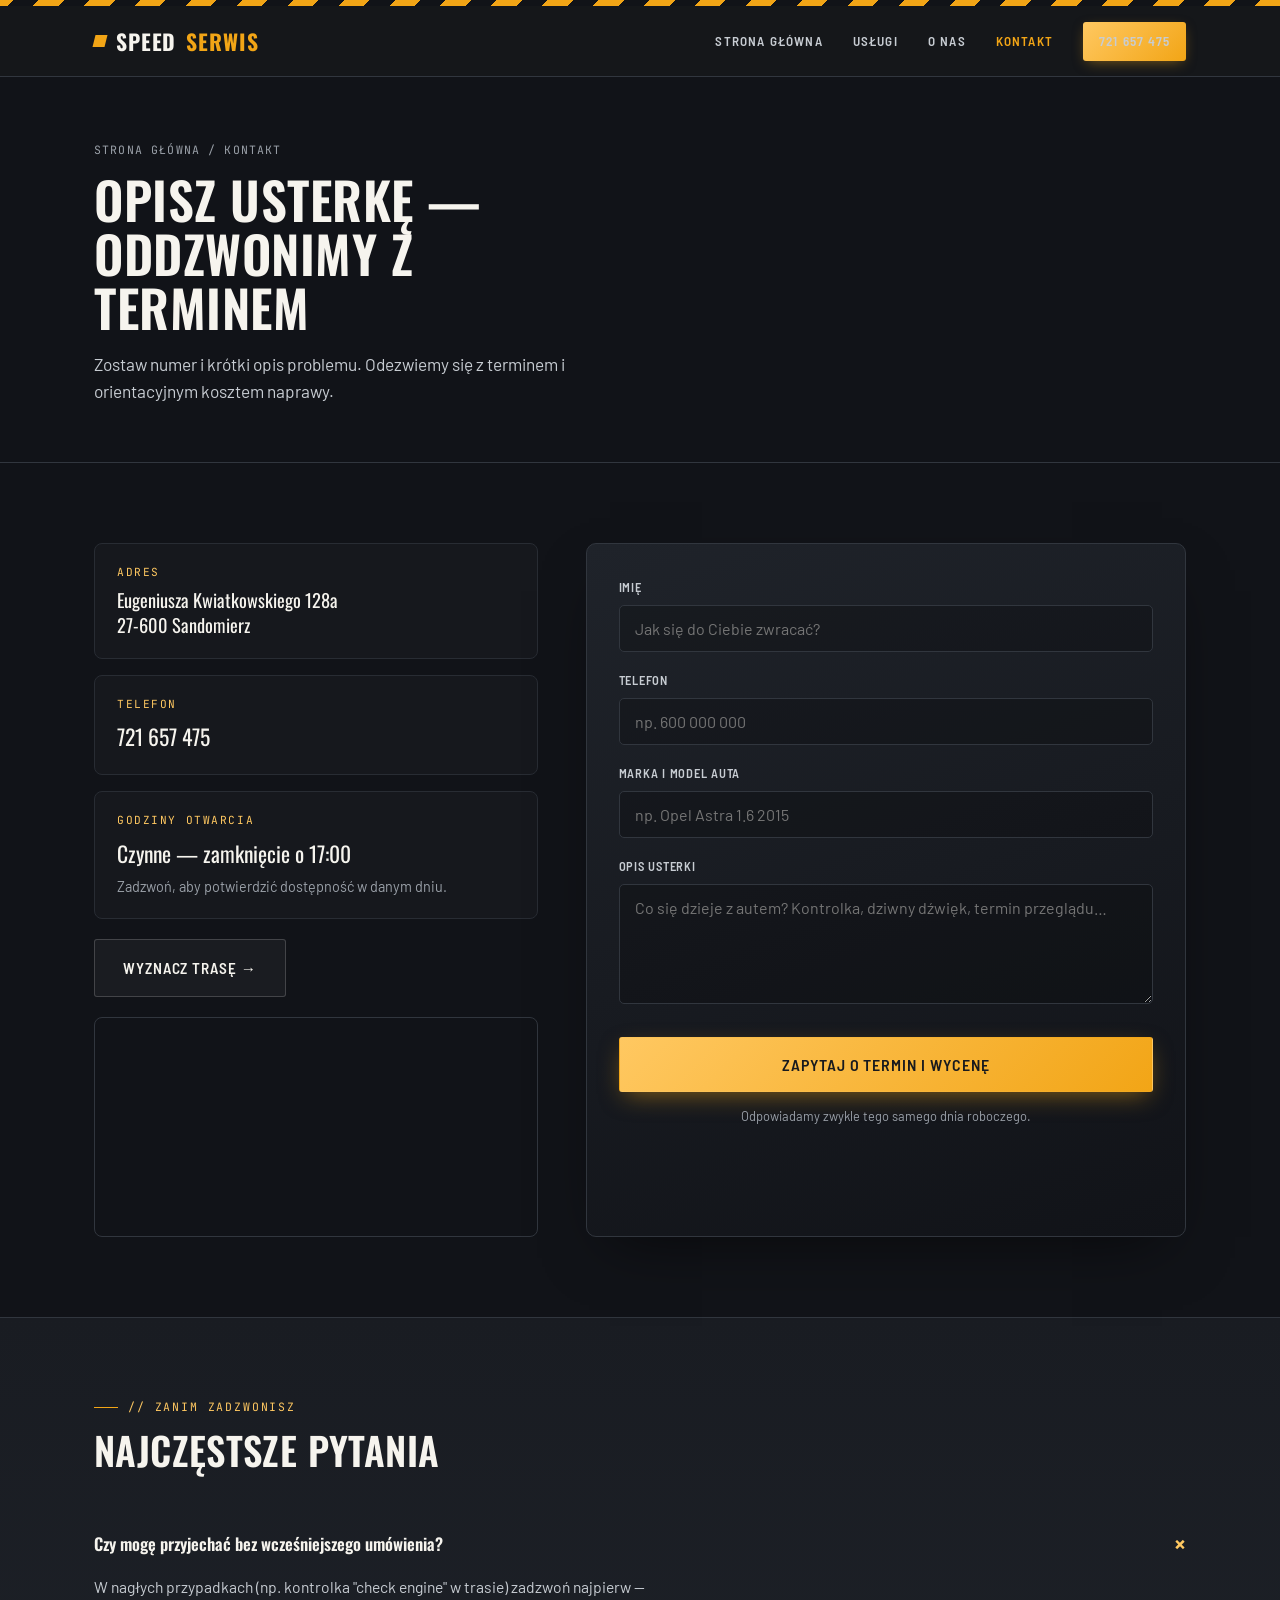
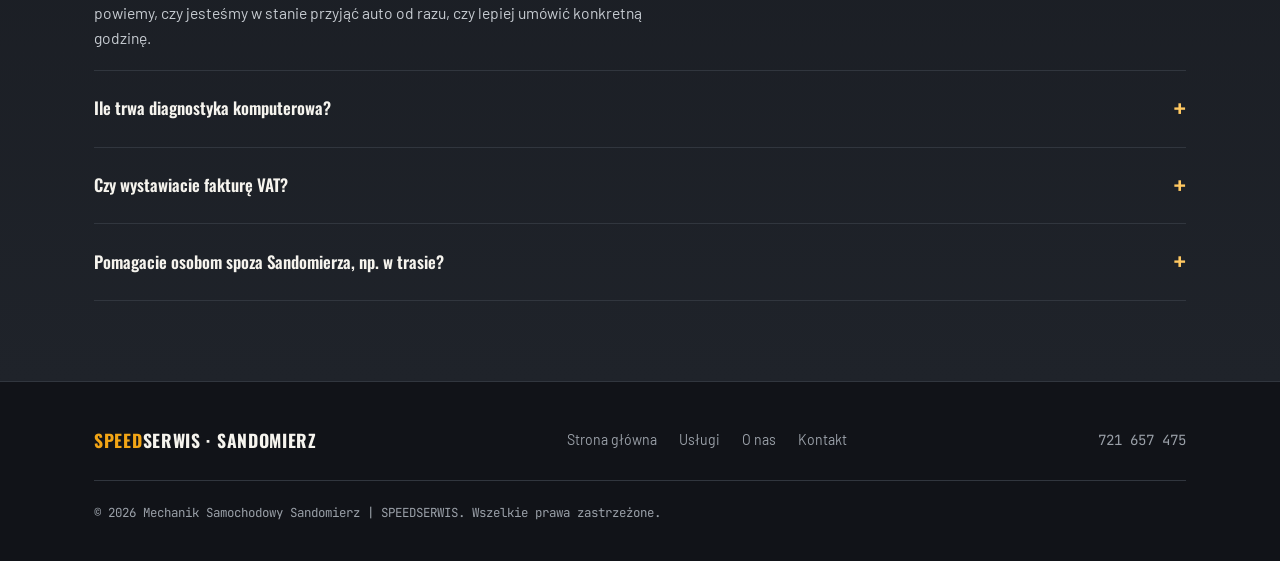
==== kontakt.html @ 4afe3f05 "import" ====
<!DOCTYPE html>
<html lang="pl">
<head>
<meta charset="UTF-8">
<meta name="viewport" content="width=device-width, initial-scale=1.0">
<title>Kontakt — SPEEDSERWIS Sandomierz | Umów wizytę</title>
<meta name="description" content="Skontaktuj się z SPEEDSERWIS w Sandomierzu. Eugeniusza Kwiatkowskiego 128a. Telefon: 721 657 475. Umów wizytę online przez formularz.">
<link rel="preconnect" href="https://fonts.googleapis.com">
<link rel="preconnect" href="https://fonts.gstatic.com" crossorigin>
<link href="https://fonts.googleapis.com/css2?family=Oswald:wght@500;600;700&family=Barlow:wght@400;500;600&family=Barlow+Semi+Condensed:wght@500;600&family=JetBrains+Mono:wght@500;700&display=swap" rel="stylesheet">
<style>
  :root{
    --graphite:#111318; --graphite-2:#191c22; --graphite-3:#1f232a;
    --steel:#2a2e36; --line:#31363e; --line-soft:#282c33;
    --amber:#f2a516; --amber-light:#ffc861; --amber-deep:#d98a0a;
    --off:#f6f4ee; --muted:#9aa0a8; --muted-2:#c7ccd2; --green:#4caf6d;
  }
  *{margin:0;padding:0;box-sizing:border-box}
  html{scroll-behavior:smooth}
  body{background:var(--graphite);color:var(--off);font-family:'Barlow',system-ui,sans-serif;line-height:1.6;-webkit-font-smoothing:antialiased;overflow-x:hidden}
  h1,h2,h3{font-family:'Oswald',sans-serif;text-transform:uppercase;line-height:1.05;letter-spacing:.01em;font-weight:600}
  a{color:inherit;text-decoration:none}
  img{max-width:100%;display:block}
  .wrap{max-width:1140px;margin:0 auto;padding:0 24px}
  .mono{font-family:'JetBrains Mono',monospace}
  .amber{color:var(--amber)}
  .hazard{height:6px;background:repeating-linear-gradient(-45deg,var(--amber) 0 18px,var(--graphite) 18px 36px)}

  header{position:sticky;top:0;z-index:50;background:rgba(22,24,28,.92);backdrop-filter:blur(10px);border-bottom:1px solid var(--line)}
  .nav{display:flex;align-items:center;justify-content:space-between;height:70px}
  .brand{font-family:'Oswald',sans-serif;font-weight:700;font-size:1.35rem;text-transform:uppercase;letter-spacing:.04em;display:flex;align-items:center;gap:10px}
  .brand .spark{width:12px;height:12px;background:var(--amber);transform:skewX(-14deg);display:inline-block}
  .nav-links{display:flex;gap:30px;align-items:center}
  .nav-links a{font-family:'Barlow Semi Condensed',sans-serif;font-weight:600;font-size:.82rem;text-transform:uppercase;letter-spacing:.09em;color:var(--muted-2);transition:color .2s}
  .nav-links a:hover,.nav-links a.active{color:var(--amber)}
  .nav-call{font-family:'JetBrains Mono',monospace;font-weight:700;font-size:.9rem;background:linear-gradient(135deg,var(--amber-light),var(--amber));color:#181a1e;padding:9px 16px;border-radius:3px;transition:box-shadow .2s,transform .15s;box-shadow:0 4px 14px -4px rgba(242,165,22,.5)}
  .nav-call:hover{transform:translateY(-1px);box-shadow:0 8px 20px -4px rgba(242,165,22,.65)}
  .burger{display:none;flex-direction:column;gap:5px;cursor:pointer;background:none;border:0;padding:6px}
  .burger span{width:26px;height:2px;background:var(--off);transition:.25s}

  .page-hero{position:relative;padding:64px 0 56px;overflow:hidden;isolation:isolate;border-bottom:1px solid var(--line)}
  .page-hero-bg{position:absolute;inset:0;z-index:-2;background-image:url('https://images.unsplash.com/photo-1486684228606-cb318871a9f6?q=80&w=1800&auto=format&fit=crop');background-size:cover;background-position:center;filter:saturate(.8) brightness(.4);transform:scale(1.04)}
  .page-hero::before{content:"";position:absolute;inset:0;z-index:-1;background:linear-gradient(100deg,rgba(17,19,24,.95) 0%,rgba(17,19,24,.75) 60%,rgba(17,19,24,.85) 100%)}
  .breadcrumb{font-family:'JetBrains Mono',monospace;font-size:.72rem;letter-spacing:.1em;text-transform:uppercase;color:var(--muted);margin-bottom:14px}
  .breadcrumb a:hover{color:var(--amber-light)}
  .page-hero h1{font-size:clamp(2.1rem,5vw,3.2rem);max-width:16ch}
  .page-hero p{color:var(--muted-2);margin-top:16px;max-width:56ch;font-size:1.08rem}

  section{padding:80px 0}
  .sec-tag{font-family:'JetBrains Mono',monospace;font-size:.72rem;letter-spacing:.16em;text-transform:uppercase;color:var(--amber-light);display:flex;align-items:center;gap:10px;margin-bottom:14px}
  .sec-tag::before{content:"";width:24px;height:1px;background:var(--amber)}

  .contact-grid{display:grid;grid-template-columns:.85fr 1.15fr;gap:48px}
  .info-block{margin-bottom:16px;padding:20px 22px;border-radius:8px;background:rgba(255,255,255,.02);border:1px solid var(--line-soft);transition:border-color .2s,background .2s}
  .info-block:hover{border-color:rgba(242,165,22,.3);background:rgba(242,165,22,.03)}
  .info-block .lbl{font-family:'JetBrains Mono',monospace;font-size:.7rem;letter-spacing:.14em;text-transform:uppercase;color:var(--amber-light);margin-bottom:6px;display:block}
  .info-block .val{font-family:'Oswald',sans-serif;font-size:1.35rem;color:var(--off);text-transform:none;letter-spacing:0}
  .info-block .val a:hover{color:var(--amber-light)}
  .info-block .val.addr{font-size:1.15rem;line-height:1.35}
  .hours-note{font-size:.9rem;color:var(--muted);margin-top:4px}

  .map-embed{border-radius:8px;overflow:hidden;border:1px solid var(--line);margin-top:20px;height:220px}
  .map-embed iframe{width:100%;height:100%;border:0;filter:grayscale(.3) invert(.92) contrast(.9)}

  form{background:linear-gradient(160deg,var(--graphite-3),var(--graphite));border:1px solid var(--line);border-radius:10px;padding:34px 32px;box-shadow:0 24px 60px -24px rgba(0,0,0,.6)}
  .field{margin-bottom:19px}
  .field label{display:block;font-family:'Barlow Semi Condensed',sans-serif;font-weight:600;text-transform:uppercase;letter-spacing:.06em;font-size:.78rem;color:var(--muted-2);margin-bottom:7px}
  .field input,.field textarea{width:100%;background:rgba(0,0,0,.22);border:1px solid var(--line);border-radius:5px;color:var(--off);font-family:'Barlow',sans-serif;font-size:1rem;padding:13px 15px;transition:border-color .2s,box-shadow .2s}
  .field input:focus,.field textarea:focus{outline:none;border-color:var(--amber);box-shadow:0 0 0 3px rgba(242,165,22,.15)}
  .field textarea{resize:vertical;min-height:120px}

  .btn{display:inline-flex;align-items:center;gap:10px;font-family:'Barlow Semi Condensed',sans-serif;font-weight:600;text-transform:uppercase;letter-spacing:.06em;font-size:.95rem;padding:16px 28px;border-radius:3px;cursor:pointer;border:1px solid transparent;transition:transform .15s,box-shadow .25s,background .2s,border-color .2s}
  .btn-primary{background:linear-gradient(135deg,var(--amber-light),var(--amber));color:#181a1e;box-shadow:0 8px 24px -6px rgba(242,165,22,.5)}
  .btn-primary:hover{transform:translateY(-2px);box-shadow:0 12px 30px -6px rgba(242,165,22,.65)}
  .btn-ghost{background:rgba(255,255,255,.04);border-color:rgba(255,255,255,.18);color:var(--off)}
  .btn-ghost:hover{border-color:var(--amber);color:var(--amber-light)}
  form .btn-primary{width:100%;justify-content:center;font-size:1rem;margin-top:8px;padding:17px 26px}
  .form-foot{font-size:.8rem;color:var(--muted);margin-top:14px;text-align:center}

  /* FAQ */
  #faq{background:linear-gradient(180deg,var(--graphite-2),var(--graphite-3));border-top:1px solid var(--line)}
  .faq-item{border-bottom:1px solid var(--line);padding:20px 0}
  .faq-item:first-child{padding-top:0}
  .faq-item summary{cursor:pointer;font-family:'Oswald',sans-serif;font-weight:600;font-size:1.05rem;list-style:none;display:flex;justify-content:space-between;align-items:center;text-transform:none}
  .faq-item summary::-webkit-details-marker{display:none}
  .faq-item summary::after{content:"+";color:var(--amber-light);font-size:1.4rem;font-family:'JetBrains Mono',monospace;transition:transform .2s}
  .faq-item[open] summary::after{transform:rotate(45deg)}
  .faq-item p{color:var(--muted-2);margin-top:12px;font-size:.98rem;max-width:64ch}

  footer{background:var(--graphite);border-top:1px solid var(--line);padding:44px 0 38px}
  .foot-grid{display:flex;flex-wrap:wrap;gap:20px;justify-content:space-between;align-items:center}
  .foot-brand{font-family:'Oswald',sans-serif;font-weight:700;text-transform:uppercase;letter-spacing:.04em;font-size:1.1rem}
  .foot-grid p,.foot-grid a{color:var(--muted);font-size:.88rem}
  .foot-grid a:hover{color:var(--amber)}
  .foot-nav{display:flex;gap:22px;flex-wrap:wrap}
  .copy{font-family:'JetBrains Mono',monospace;font-size:.78rem;color:var(--muted);margin-top:26px;padding-top:22px;border-top:1px solid var(--line)}

  .fab-call{display:none;position:fixed;bottom:20px;right:20px;z-index:60;width:58px;height:58px;border-radius:50%;background:linear-gradient(135deg,var(--amber-light),var(--amber));align-items:center;justify-content:center;box-shadow:0 10px 30px -6px rgba(242,165,22,.6);animation:fabPulse 2.4s infinite}
  .fab-call svg{width:24px;height:24px;stroke:#181a1e;fill:none;stroke-width:2}
  @keyframes fabPulse{0%,100%{box-shadow:0 10px 30px -6px rgba(242,165,22,.6)}50%{box-shadow:0 10px 30px -2px rgba(242,165,22,.85)}}
  @media (prefers-reduced-motion:reduce){.fab-call{animation:none}}

  .reveal{opacity:0;transform:translateY(22px);transition:opacity .6s ease,transform .6s ease}
  .reveal.in{opacity:1;transform:none}
  @media (prefers-reduced-motion:reduce){.reveal{opacity:1;transform:none;transition:none}html{scroll-behavior:auto}}

  @media(max-width:900px){.contact-grid{grid-template-columns:1fr;gap:36px}}
  @media(max-width:680px){
    .nav-links{position:fixed;inset:70px 0 auto 0;flex-direction:column;gap:0;background:var(--graphite-2);border-bottom:1px solid var(--line);padding:8px 0;transform:translateY(-140%);transition:transform .28s}
    .nav-links.open{transform:none}
    .nav-links a{padding:14px 24px;width:100%;border-top:1px solid var(--line)}
    .nav-links .nav-call{margin:12px 24px;text-align:center}
    .burger{display:flex}
    section{padding:52px 0}
    .page-hero{padding:48px 0 40px}
    .fab-call{display:flex}
  }
</style>
</head>
<body>

<div class="hazard"></div>

<header>
  <div class="wrap nav">
    <a href="index.html" class="brand"><span class="spark"></span>SPEED<span class="amber">SERWIS</span></a>
    <nav class="nav-links" id="menu">
      <a href="index.html">Strona główna</a>
      <a href="uslugi.html">Usługi</a>
      <a href="o-nas.html">O nas</a>
      <a href="kontakt.html" class="active">Kontakt</a>
      <a href="tel:721657475" class="nav-call mono">721 657 475</a>
    </nav>
    <button class="burger" id="burger" aria-label="Menu"><span></span><span></span><span></span></button>
  </div>
</header>

<section class="page-hero">
  <div class="page-hero-bg"></div>
  <div class="wrap">
    <div class="breadcrumb"><a href="index.html">Strona główna</a> / Kontakt</div>
    <h1>Opisz usterkę —<br>oddzwonimy z terminem</h1>
    <p>Zostaw numer i krótki opis problemu. Odezwiemy się z terminem i orientacyjnym kosztem naprawy.</p>
  </div>
</section>

<section>
  <div class="wrap contact-grid">
    <div class="reveal">
      <div class="info-block">
        <span class="lbl">Adres</span>
        <div class="val addr">Eugeniusza Kwiatkowskiego 128a<br>27-600 Sandomierz</div>
      </div>
      <div class="info-block">
        <span class="lbl">Telefon</span>
        <div class="val mono"><a href="tel:721657475">721 657 475</a></div>
      </div>
      <div class="info-block">
        <span class="lbl">Godziny otwarcia</span>
        <div class="val">Czynne — zamknięcie o 17:00</div>
        <p class="hours-note">Zadzwoń, aby potwierdzić dostępność w danym dniu.</p>
      </div>
      <a href="https://www.google.com/maps/search/?api=1&query=Mechanik+Samochodowy+Sandomierz+SPEEDSERWIS+Eugeniusza+Kwiatkowskiego+128a" target="_blank" rel="noopener" class="btn btn-ghost" style="margin-top:4px">Wyznacz trasę →</a>

      <div class="map-embed">
        <iframe src="https://www.google.com/maps?q=Eugeniusza+Kwiatkowskiego+128a,+27-600+Sandomierz&output=embed" loading="lazy" referrerpolicy="no-referrer-when-downgrade" title="Mapa dojazdu do SPEEDSERWIS Sandomierz"></iframe>
      </div>
    </div>

    <form action="https://formspree.io/f/PLACEHOLDER" method="POST" class="reveal">
      <div class="field">
        <label for="name">Imię</label>
        <input type="text" id="name" name="name" placeholder="Jak się do Ciebie zwracać?" required>
      </div>
      <div class="field">
        <label for="phone">Telefon</label>
        <input type="tel" id="phone" name="phone" placeholder="np. 600 000 000" required>
      </div>
      <div class="field">
        <label for="car">Marka i model auta</label>
        <input type="text" id="car" name="car" placeholder="np. Opel Astra 1.6 2015">
      </div>
      <div class="field">
        <label for="msg">Opis usterki</label>
        <textarea id="msg" name="message" placeholder="Co się dzieje z autem? Kontrolka, dziwny dźwięk, termin przeglądu…" required></textarea>
      </div>
      <button type="submit" class="btn btn-primary">Zapytaj o termin i wycenę</button>
      <p class="form-foot">Odpowiadamy zwykle tego samego dnia roboczego.</p>
    </form>
  </div>
</section>

<!-- FAQ -->
<section id="faq">
  <div class="wrap">
    <div class="sec-tag">// Zanim zadzwonisz</div>
    <h2 style="font-size:clamp(1.8rem,4vw,2.4rem);margin-bottom:36px">Najczęstsze pytania</h2>

    <details class="faq-item" open>
      <summary>Czy mogę przyjechać bez wcześniejszego umówienia?</summary>
      <p>W nagłych przypadkach (np. kontrolka "check engine" w trasie) zadzwoń najpierw — powiemy, czy jesteśmy w stanie przyjąć auto od razu, czy lepiej umówić konkretną godzinę.</p>
    </details>
    <details class="faq-item">
      <summary>Ile trwa diagnostyka komputerowa?</summary>
      <p>Sama diagnostyka to zwykle kwestia 20–40 minut, w zależności od zgłaszanego problemu. Po niej od razu wiesz, jaki jest zakres i koszt dalszej naprawy.</p>
    </details>
    <details class="faq-item">
      <summary>Czy wystawiacie fakturę VAT?</summary>
      <p>Rozliczamy się na podstawie rachunku lub umowy. Jeśli potrzebujesz konkretnego dokumentu do rozliczenia, daj znać przy umawianiu wizyty.</p>
    </details>
    <details class="faq-item">
      <summary>Pomagacie osobom spoza Sandomierza, np. w trasie?</summary>
      <p>Tak — obsługujemy też kierowców przejezdnych. Zadzwoń, opisz sytuację, a powiemy, czy i kiedy możemy pomóc.</p>
    </details>
  </div>
</section>

<footer>
  <div class="wrap">
    <div class="foot-grid">
      <div class="foot-brand"><span class="amber">SPEED</span>SERWIS · Sandomierz</div>
      <nav class="foot-nav">
        <a href="index.html">Strona główna</a>
        <a href="uslugi.html">Usługi</a>
        <a href="o-nas.html">O nas</a>
        <a href="kontakt.html">Kontakt</a>
      </nav>
      <p><a href="tel:721657475" class="mono">721 657 475</a></p>
    </div>
    <p class="copy">© <span id="year"></span> Mechanik Samochodowy Sandomierz | SPEEDSERWIS. Wszelkie prawa zastrzeżone.</p>
  </div>
</footer>

<a href="tel:721657475" class="fab-call" aria-label="Zadzwoń: 721 657 475"><svg viewBox="0 0 24 24"><path d="M22 16.92v3a2 2 0 0 1-2.18 2 19.79 19.79 0 0 1-8.63-3.07 19.5 19.5 0 0 1-6-6 19.79 19.79 0 0 1-3.07-8.67A2 2 0 0 1 4.11 2h3a2 2 0 0 1 2 1.72c.127.96.361 1.903.7 2.81a2 2 0 0 1-.45 2.11L8.09 9.91a16 16 0 0 0 6 6l1.27-1.27a2 2 0 0 1 2.11-.45c.907.339 1.85.573 2.81.7A2 2 0 0 1 22 16.92z"/></svg></a>

<script>
  document.getElementById('year').textContent = new Date().getFullYear();
  const burger=document.getElementById('burger'),menu=document.getElementById('menu');
  burger.addEventListener('click',()=>menu.classList.toggle('open'));
  menu.querySelectorAll('a').forEach(a=>a.addEventListener('click',()=>menu.classList.remove('open')));
  const io=new IntersectionObserver((es)=>{es.forEach(e=>{if(e.isIntersecting){e.target.classList.add('in');io.unobserve(e.target);}})},{threshold:.12});
  document.querySelectorAll('.reveal').forEach((el,i)=>{el.style.transitionDelay=(i%3*70)+'ms';io.observe(el);});
</script>
</body>
</html>
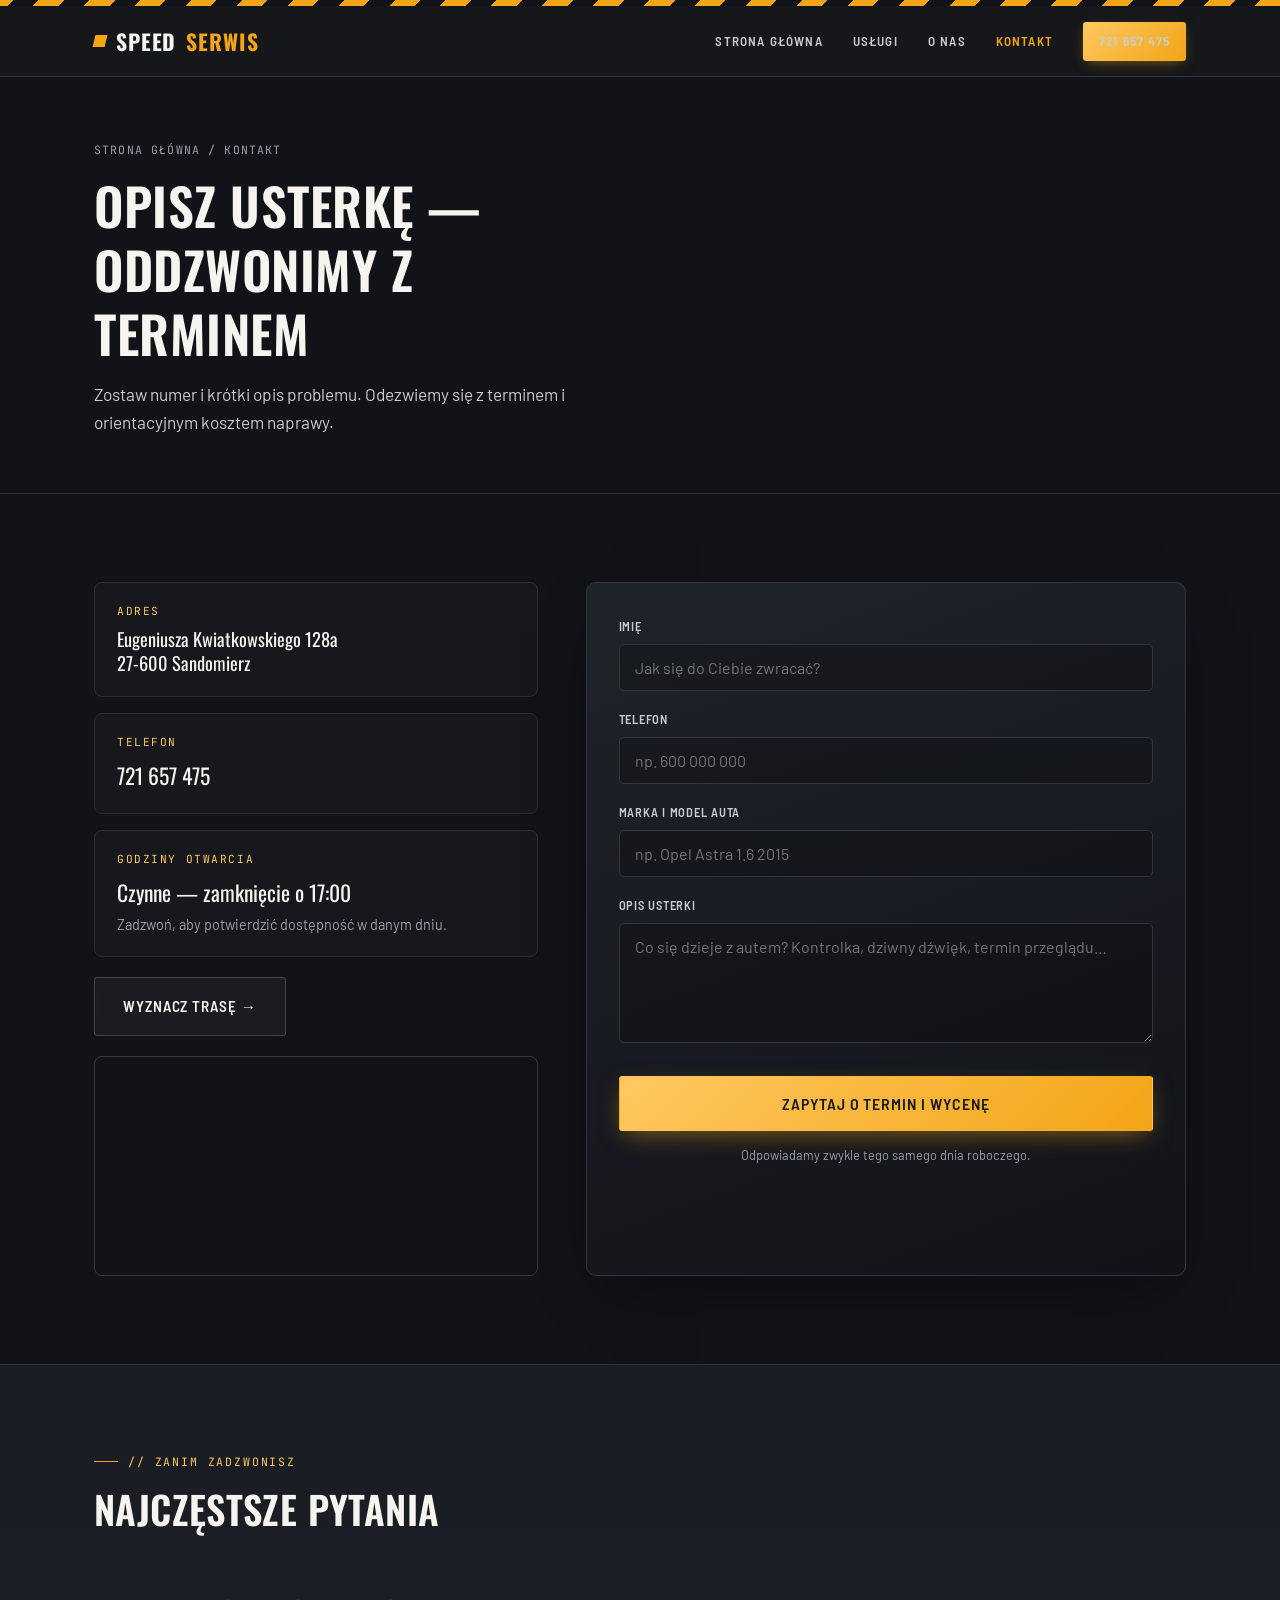
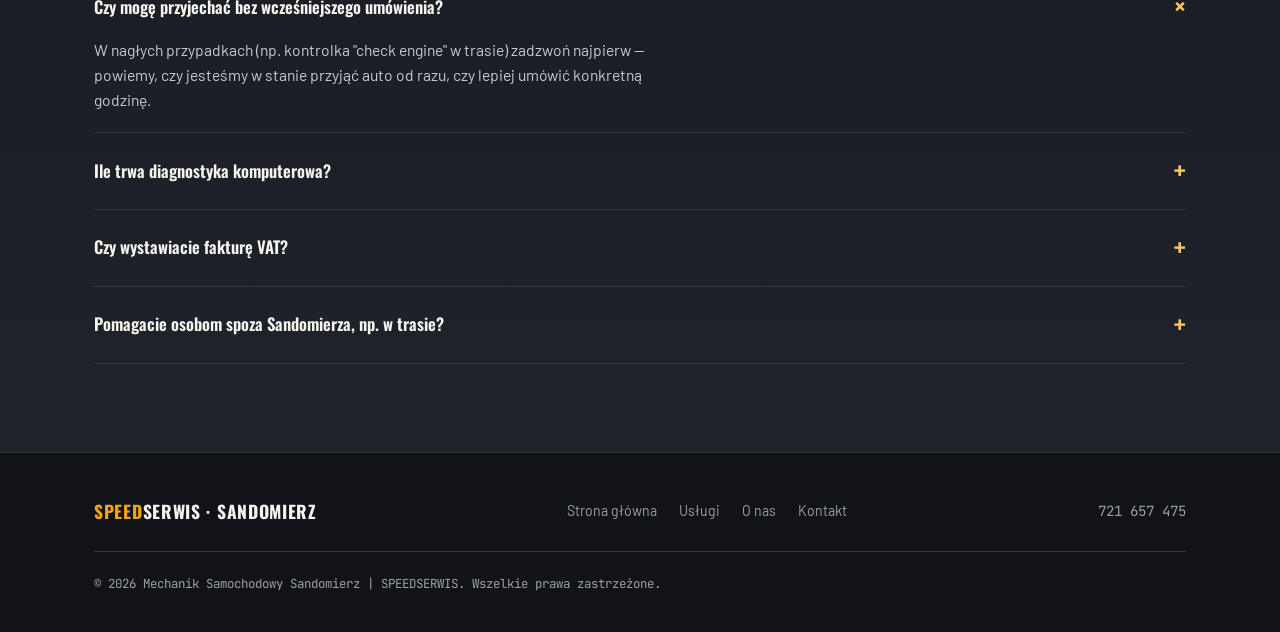
==== commit 28f24686: "po analicie Cloud code" ====
--- a/kontakt.html
+++ b/kontakt.html
@@ -5,117 +5,22 @@
 <meta name="viewport" content="width=device-width, initial-scale=1.0">
 <title>Kontakt — SPEEDSERWIS Sandomierz | Umów wizytę</title>
 <meta name="description" content="Skontaktuj się z SPEEDSERWIS w Sandomierzu. Eugeniusza Kwiatkowskiego 128a. Telefon: 721 657 475. Umów wizytę online przez formularz.">
+<link rel="canonical" href="https://speedserwis-sandomierz.pl/kontakt.html">
+<link rel="icon" href="favicon.svg" type="image/svg+xml">
+<meta property="og:type" content="website">
+<meta property="og:title" content="Kontakt — SPEEDSERWIS Sandomierz">
+<meta property="og:description" content="Skontaktuj się z SPEEDSERWIS w Sandomierzu. Eugeniusza Kwiatkowskiego 128a. Telefon: 721 657 475. Umów wizytę online przez formularz.">
+<meta property="og:image" content="https://images.unsplash.com/photo-1761040100230-8c8e6fc64638?q=80&w=1200&auto=format&fit=crop">
+<meta property="og:url" content="https://speedserwis-sandomierz.pl/kontakt.html">
+<meta property="og:locale" content="pl_PL">
+<meta name="twitter:card" content="summary_large_image">
+<meta name="twitter:title" content="Kontakt — SPEEDSERWIS Sandomierz">
+<meta name="twitter:description" content="Skontaktuj się z SPEEDSERWIS w Sandomierzu. Eugeniusza Kwiatkowskiego 128a. Telefon: 721 657 475. Umów wizytę online przez formularz.">
+<meta name="twitter:image" content="https://images.unsplash.com/photo-1761040100230-8c8e6fc64638?q=80&w=1200&auto=format&fit=crop">
 <link rel="preconnect" href="https://fonts.googleapis.com">
 <link rel="preconnect" href="https://fonts.gstatic.com" crossorigin>
 <link href="https://fonts.googleapis.com/css2?family=Oswald:wght@500;600;700&family=Barlow:wght@400;500;600&family=Barlow+Semi+Condensed:wght@500;600&family=JetBrains+Mono:wght@500;700&display=swap" rel="stylesheet">
-<style>
-  :root{
-    --graphite:#111318; --graphite-2:#191c22; --graphite-3:#1f232a;
-    --steel:#2a2e36; --line:#31363e; --line-soft:#282c33;
-    --amber:#f2a516; --amber-light:#ffc861; --amber-deep:#d98a0a;
-    --off:#f6f4ee; --muted:#9aa0a8; --muted-2:#c7ccd2; --green:#4caf6d;
-  }
-  *{margin:0;padding:0;box-sizing:border-box}
-  html{scroll-behavior:smooth}
-  body{background:var(--graphite);color:var(--off);font-family:'Barlow',system-ui,sans-serif;line-height:1.6;-webkit-font-smoothing:antialiased;overflow-x:hidden}
-  h1,h2,h3{font-family:'Oswald',sans-serif;text-transform:uppercase;line-height:1.05;letter-spacing:.01em;font-weight:600}
-  a{color:inherit;text-decoration:none}
-  img{max-width:100%;display:block}
-  .wrap{max-width:1140px;margin:0 auto;padding:0 24px}
-  .mono{font-family:'JetBrains Mono',monospace}
-  .amber{color:var(--amber)}
-  .hazard{height:6px;background:repeating-linear-gradient(-45deg,var(--amber) 0 18px,var(--graphite) 18px 36px)}
-
-  header{position:sticky;top:0;z-index:50;background:rgba(22,24,28,.92);backdrop-filter:blur(10px);border-bottom:1px solid var(--line)}
-  .nav{display:flex;align-items:center;justify-content:space-between;height:70px}
-  .brand{font-family:'Oswald',sans-serif;font-weight:700;font-size:1.35rem;text-transform:uppercase;letter-spacing:.04em;display:flex;align-items:center;gap:10px}
-  .brand .spark{width:12px;height:12px;background:var(--amber);transform:skewX(-14deg);display:inline-block}
-  .nav-links{display:flex;gap:30px;align-items:center}
-  .nav-links a{font-family:'Barlow Semi Condensed',sans-serif;font-weight:600;font-size:.82rem;text-transform:uppercase;letter-spacing:.09em;color:var(--muted-2);transition:color .2s}
-  .nav-links a:hover,.nav-links a.active{color:var(--amber)}
-  .nav-call{font-family:'JetBrains Mono',monospace;font-weight:700;font-size:.9rem;background:linear-gradient(135deg,var(--amber-light),var(--amber));color:#181a1e;padding:9px 16px;border-radius:3px;transition:box-shadow .2s,transform .15s;box-shadow:0 4px 14px -4px rgba(242,165,22,.5)}
-  .nav-call:hover{transform:translateY(-1px);box-shadow:0 8px 20px -4px rgba(242,165,22,.65)}
-  .burger{display:none;flex-direction:column;gap:5px;cursor:pointer;background:none;border:0;padding:6px}
-  .burger span{width:26px;height:2px;background:var(--off);transition:.25s}
-
-  .page-hero{position:relative;padding:64px 0 56px;overflow:hidden;isolation:isolate;border-bottom:1px solid var(--line)}
-  .page-hero-bg{position:absolute;inset:0;z-index:-2;background-image:url('https://images.unsplash.com/photo-1486684228606-cb318871a9f6?q=80&w=1800&auto=format&fit=crop');background-size:cover;background-position:center;filter:saturate(.8) brightness(.4);transform:scale(1.04)}
-  .page-hero::before{content:"";position:absolute;inset:0;z-index:-1;background:linear-gradient(100deg,rgba(17,19,24,.95) 0%,rgba(17,19,24,.75) 60%,rgba(17,19,24,.85) 100%)}
-  .breadcrumb{font-family:'JetBrains Mono',monospace;font-size:.72rem;letter-spacing:.1em;text-transform:uppercase;color:var(--muted);margin-bottom:14px}
-  .breadcrumb a:hover{color:var(--amber-light)}
-  .page-hero h1{font-size:clamp(2.1rem,5vw,3.2rem);max-width:16ch}
-  .page-hero p{color:var(--muted-2);margin-top:16px;max-width:56ch;font-size:1.08rem}
-
-  section{padding:80px 0}
-  .sec-tag{font-family:'JetBrains Mono',monospace;font-size:.72rem;letter-spacing:.16em;text-transform:uppercase;color:var(--amber-light);display:flex;align-items:center;gap:10px;margin-bottom:14px}
-  .sec-tag::before{content:"";width:24px;height:1px;background:var(--amber)}
-
-  .contact-grid{display:grid;grid-template-columns:.85fr 1.15fr;gap:48px}
-  .info-block{margin-bottom:16px;padding:20px 22px;border-radius:8px;background:rgba(255,255,255,.02);border:1px solid var(--line-soft);transition:border-color .2s,background .2s}
-  .info-block:hover{border-color:rgba(242,165,22,.3);background:rgba(242,165,22,.03)}
-  .info-block .lbl{font-family:'JetBrains Mono',monospace;font-size:.7rem;letter-spacing:.14em;text-transform:uppercase;color:var(--amber-light);margin-bottom:6px;display:block}
-  .info-block .val{font-family:'Oswald',sans-serif;font-size:1.35rem;color:var(--off);text-transform:none;letter-spacing:0}
-  .info-block .val a:hover{color:var(--amber-light)}
-  .info-block .val.addr{font-size:1.15rem;line-height:1.35}
-  .hours-note{font-size:.9rem;color:var(--muted);margin-top:4px}
-
-  .map-embed{border-radius:8px;overflow:hidden;border:1px solid var(--line);margin-top:20px;height:220px}
-  .map-embed iframe{width:100%;height:100%;border:0;filter:grayscale(.3) invert(.92) contrast(.9)}
-
-  form{background:linear-gradient(160deg,var(--graphite-3),var(--graphite));border:1px solid var(--line);border-radius:10px;padding:34px 32px;box-shadow:0 24px 60px -24px rgba(0,0,0,.6)}
-  .field{margin-bottom:19px}
-  .field label{display:block;font-family:'Barlow Semi Condensed',sans-serif;font-weight:600;text-transform:uppercase;letter-spacing:.06em;font-size:.78rem;color:var(--muted-2);margin-bottom:7px}
-  .field input,.field textarea{width:100%;background:rgba(0,0,0,.22);border:1px solid var(--line);border-radius:5px;color:var(--off);font-family:'Barlow',sans-serif;font-size:1rem;padding:13px 15px;transition:border-color .2s,box-shadow .2s}
-  .field input:focus,.field textarea:focus{outline:none;border-color:var(--amber);box-shadow:0 0 0 3px rgba(242,165,22,.15)}
-  .field textarea{resize:vertical;min-height:120px}
-
-  .btn{display:inline-flex;align-items:center;gap:10px;font-family:'Barlow Semi Condensed',sans-serif;font-weight:600;text-transform:uppercase;letter-spacing:.06em;font-size:.95rem;padding:16px 28px;border-radius:3px;cursor:pointer;border:1px solid transparent;transition:transform .15s,box-shadow .25s,background .2s,border-color .2s}
-  .btn-primary{background:linear-gradient(135deg,var(--amber-light),var(--amber));color:#181a1e;box-shadow:0 8px 24px -6px rgba(242,165,22,.5)}
-  .btn-primary:hover{transform:translateY(-2px);box-shadow:0 12px 30px -6px rgba(242,165,22,.65)}
-  .btn-ghost{background:rgba(255,255,255,.04);border-color:rgba(255,255,255,.18);color:var(--off)}
-  .btn-ghost:hover{border-color:var(--amber);color:var(--amber-light)}
-  form .btn-primary{width:100%;justify-content:center;font-size:1rem;margin-top:8px;padding:17px 26px}
-  .form-foot{font-size:.8rem;color:var(--muted);margin-top:14px;text-align:center}
-
-  /* FAQ */
-  #faq{background:linear-gradient(180deg,var(--graphite-2),var(--graphite-3));border-top:1px solid var(--line)}
-  .faq-item{border-bottom:1px solid var(--line);padding:20px 0}
-  .faq-item:first-child{padding-top:0}
-  .faq-item summary{cursor:pointer;font-family:'Oswald',sans-serif;font-weight:600;font-size:1.05rem;list-style:none;display:flex;justify-content:space-between;align-items:center;text-transform:none}
-  .faq-item summary::-webkit-details-marker{display:none}
-  .faq-item summary::after{content:"+";color:var(--amber-light);font-size:1.4rem;font-family:'JetBrains Mono',monospace;transition:transform .2s}
-  .faq-item[open] summary::after{transform:rotate(45deg)}
-  .faq-item p{color:var(--muted-2);margin-top:12px;font-size:.98rem;max-width:64ch}
-
-  footer{background:var(--graphite);border-top:1px solid var(--line);padding:44px 0 38px}
-  .foot-grid{display:flex;flex-wrap:wrap;gap:20px;justify-content:space-between;align-items:center}
-  .foot-brand{font-family:'Oswald',sans-serif;font-weight:700;text-transform:uppercase;letter-spacing:.04em;font-size:1.1rem}
-  .foot-grid p,.foot-grid a{color:var(--muted);font-size:.88rem}
-  .foot-grid a:hover{color:var(--amber)}
-  .foot-nav{display:flex;gap:22px;flex-wrap:wrap}
-  .copy{font-family:'JetBrains Mono',monospace;font-size:.78rem;color:var(--muted);margin-top:26px;padding-top:22px;border-top:1px solid var(--line)}
-
-  .fab-call{display:none;position:fixed;bottom:20px;right:20px;z-index:60;width:58px;height:58px;border-radius:50%;background:linear-gradient(135deg,var(--amber-light),var(--amber));align-items:center;justify-content:center;box-shadow:0 10px 30px -6px rgba(242,165,22,.6);animation:fabPulse 2.4s infinite}
-  .fab-call svg{width:24px;height:24px;stroke:#181a1e;fill:none;stroke-width:2}
-  @keyframes fabPulse{0%,100%{box-shadow:0 10px 30px -6px rgba(242,165,22,.6)}50%{box-shadow:0 10px 30px -2px rgba(242,165,22,.85)}}
-  @media (prefers-reduced-motion:reduce){.fab-call{animation:none}}
-
-  .reveal{opacity:0;transform:translateY(22px);transition:opacity .6s ease,transform .6s ease}
-  .reveal.in{opacity:1;transform:none}
-  @media (prefers-reduced-motion:reduce){.reveal{opacity:1;transform:none;transition:none}html{scroll-behavior:auto}}
-
-  @media(max-width:900px){.contact-grid{grid-template-columns:1fr;gap:36px}}
-  @media(max-width:680px){
-    .nav-links{position:fixed;inset:70px 0 auto 0;flex-direction:column;gap:0;background:var(--graphite-2);border-bottom:1px solid var(--line);padding:8px 0;transform:translateY(-140%);transition:transform .28s}
-    .nav-links.open{transform:none}
-    .nav-links a{padding:14px 24px;width:100%;border-top:1px solid var(--line)}
-    .nav-links .nav-call{margin:12px 24px;text-align:center}
-    .burger{display:flex}
-    section{padding:52px 0}
-    .page-hero{padding:48px 0 40px}
-    .fab-call{display:flex}
-  }
-</style>
+<link rel="stylesheet" href="styles.css">
 </head>
 <body>
 
@@ -136,7 +41,7 @@
 </header>
 
 <section class="page-hero">
-  <div class="page-hero-bg"></div>
+  <div class="page-hero-bg" style="background-image:url('https://images.unsplash.com/photo-1761040100230-8c8e6fc64638?q=80&w=1800&auto=format&fit=crop')"></div>
   <div class="wrap">
     <div class="breadcrumb"><a href="index.html">Strona główna</a> / Kontakt</div>
     <h1>Opisz usterkę —<br>oddzwonimy z terminem</h1>
@@ -167,6 +72,7 @@
       </div>
     </div>
 
+    <!-- TODO: formularz nie działa — podmienić na docelowy adres Formspree (lub inny endpoint) przed publikacją -->
     <form action="https://formspree.io/f/PLACEHOLDER" method="POST" class="reveal">
       <div class="field">
         <label for="name">Imię</label>
@@ -233,13 +139,6 @@
 
 <a href="tel:721657475" class="fab-call" aria-label="Zadzwoń: 721 657 475"><svg viewBox="0 0 24 24"><path d="M22 16.92v3a2 2 0 0 1-2.18 2 19.79 19.79 0 0 1-8.63-3.07 19.5 19.5 0 0 1-6-6 19.79 19.79 0 0 1-3.07-8.67A2 2 0 0 1 4.11 2h3a2 2 0 0 1 2 1.72c.127.96.361 1.903.7 2.81a2 2 0 0 1-.45 2.11L8.09 9.91a16 16 0 0 0 6 6l1.27-1.27a2 2 0 0 1 2.11-.45c.907.339 1.85.573 2.81.7A2 2 0 0 1 22 16.92z"/></svg></a>
 
-<script>
-  document.getElementById('year').textContent = new Date().getFullYear();
-  const burger=document.getElementById('burger'),menu=document.getElementById('menu');
-  burger.addEventListener('click',()=>menu.classList.toggle('open'));
-  menu.querySelectorAll('a').forEach(a=>a.addEventListener('click',()=>menu.classList.remove('open')));
-  const io=new IntersectionObserver((es)=>{es.forEach(e=>{if(e.isIntersecting){e.target.classList.add('in');io.unobserve(e.target);}})},{threshold:.12});
-  document.querySelectorAll('.reveal').forEach((el,i)=>{el.style.transitionDelay=(i%3*70)+'ms';io.observe(el);});
-</script>
+<script src="main.js" defer></script>
 </body>
 </html>
--- a/styles.css
+++ b/styles.css
@@ -0,0 +1,252 @@
+:root{
+  --graphite:#111318; --graphite-2:#191c22; --graphite-3:#1f232a;
+  --steel:#2a2e36; --line:#31363e; --line-soft:#282c33;
+  --amber:#f2a516; --amber-light:#ffc861; --amber-deep:#d98a0a;
+  --off:#f6f4ee; --muted:#9aa0a8; --muted-2:#c7ccd2; --green:#4caf6d;
+}
+*{margin:0;padding:0;box-sizing:border-box}
+html{scroll-behavior:smooth}
+body{background:var(--graphite);color:var(--off);font-family:'Barlow',system-ui,sans-serif;line-height:1.6;-webkit-font-smoothing:antialiased;overflow-x:hidden}
+h1,h2,h3{font-family:'Oswald',sans-serif;text-transform:uppercase;line-height:1.25;letter-spacing:.01em;font-weight:600}
+a{color:inherit;text-decoration:none}
+img{max-width:100%;display:block}
+.wrap{max-width:1140px;margin:0 auto;padding:0 24px}
+.mono{font-family:'JetBrains Mono',monospace}
+.amber{color:var(--amber)}
+
+.hazard{height:6px;background:repeating-linear-gradient(-45deg,var(--amber) 0 18px,var(--graphite) 18px 36px)}
+
+/* NAV */
+header{position:sticky;top:0;z-index:50;background:rgba(22,24,28,.92);backdrop-filter:blur(10px);border-bottom:1px solid var(--line)}
+.nav{display:flex;align-items:center;justify-content:space-between;height:70px}
+.brand{font-family:'Oswald',sans-serif;font-weight:700;font-size:1.35rem;text-transform:uppercase;letter-spacing:.04em;display:flex;align-items:center;gap:10px}
+.brand .spark{width:12px;height:12px;background:var(--amber);transform:skewX(-14deg);display:inline-block}
+.nav-links{display:flex;gap:30px;align-items:center}
+.nav-links a{font-family:'Barlow Semi Condensed',sans-serif;font-weight:600;font-size:.82rem;text-transform:uppercase;letter-spacing:.09em;color:var(--muted-2);transition:color .2s}
+.nav-links a:hover,.nav-links a.active{color:var(--amber)}
+.nav-call{font-family:'JetBrains Mono',monospace;font-weight:700;font-size:.9rem;background:linear-gradient(135deg,var(--amber-light),var(--amber));color:#181a1e;padding:9px 16px;border-radius:3px;transition:box-shadow .2s,transform .15s;box-shadow:0 4px 14px -4px rgba(242,165,22,.5)}
+.nav-call:hover{transform:translateY(-1px);box-shadow:0 8px 20px -4px rgba(242,165,22,.65)}
+.burger{display:none;flex-direction:column;gap:5px;cursor:pointer;background:none;border:0;padding:6px}
+.burger span{width:26px;height:2px;background:var(--off);transition:.25s}
+
+/* PAGE HERO (subpages) */
+.page-hero{position:relative;padding:64px 0 56px;overflow:hidden;isolation:isolate;border-bottom:1px solid var(--line)}
+.page-hero-bg{position:absolute;inset:0;z-index:-2;background-size:cover;background-position:center;filter:saturate(.8) brightness(.4);transform:scale(1.04)}
+.page-hero::before{content:"";position:absolute;inset:0;z-index:-1;background:linear-gradient(100deg,rgba(17,19,24,.95) 0%,rgba(17,19,24,.75) 60%,rgba(17,19,24,.85) 100%)}
+.breadcrumb{font-family:'JetBrains Mono',monospace;font-size:.72rem;letter-spacing:.1em;text-transform:uppercase;color:var(--muted);margin-bottom:14px}
+.breadcrumb a:hover{color:var(--amber-light)}
+.page-hero h1{font-size:clamp(2.1rem,5vw,3.2rem);max-width:16ch}
+.page-hero p{color:var(--muted-2);margin-top:16px;max-width:56ch;font-size:1.08rem}
+
+/* HERO (home) */
+.hero{position:relative;padding:112px 0 88px;overflow:hidden;isolation:isolate}
+.hero-bg{position:absolute;inset:0;z-index:-2;background-image:url('https://images.unsplash.com/photo-1600080726065-cc806a0ef302?q=80&w=1800&auto=format&fit=crop');background-size:cover;background-position:center 42%;filter:saturate(.85) brightness(.55);transform:scale(1.04)}
+.hero::before{content:"";position:absolute;inset:0;z-index:-1;background:radial-gradient(1000px 560px at 82% -8%,rgba(242,165,22,.20),transparent 58%),linear-gradient(100deg,rgba(17,19,24,.97) 0%,rgba(17,19,24,.90) 38%,rgba(17,19,24,.55) 68%,rgba(17,19,24,.72) 100%),linear-gradient(0deg,var(--graphite) 0%,rgba(17,19,24,.2) 30%,rgba(17,19,24,.2) 70%,var(--graphite) 100%)}
+.hero .wrap{position:relative;z-index:2}
+.eyebrow{display:inline-flex;align-items:center;gap:10px;font-family:'JetBrains Mono',monospace;font-size:.72rem;letter-spacing:.14em;text-transform:uppercase;color:var(--amber-light);background:rgba(242,165,22,.09);border:1px solid rgba(242,165,22,.4);padding:7px 14px;border-radius:2px;margin-bottom:28px}
+.eyebrow .dot{width:7px;height:7px;border-radius:50%;background:var(--green);box-shadow:0 0 0 3px rgba(76,175,109,.25)}
+.hero h1{font-size:clamp(2.7rem,7.2vw,5.3rem);max-width:15ch;font-weight:700;text-shadow:0 4px 30px rgba(0,0,0,.4)}
+.hero h1 span{background:linear-gradient(100deg,var(--amber-light),var(--amber) 55%,var(--amber-deep));-webkit-background-clip:text;background-clip:text;color:transparent}
+.hero p.lead{max-width:50ch;margin:26px 0 0;color:var(--muted-2);font-size:1.15rem;text-shadow:0 2px 16px rgba(0,0,0,.35)}
+.cta-row{display:flex;flex-wrap:wrap;gap:14px;margin-top:40px}
+.btn{display:inline-flex;align-items:center;gap:10px;font-family:'Barlow Semi Condensed',sans-serif;font-weight:600;text-transform:uppercase;letter-spacing:.06em;font-size:.95rem;padding:16px 28px;border-radius:3px;cursor:pointer;border:1px solid transparent;transition:transform .15s,box-shadow .25s,background .2s,border-color .2s}
+.btn:active{transform:translateY(1px)}
+.btn-primary{background:linear-gradient(135deg,var(--amber-light),var(--amber));color:#181a1e;box-shadow:0 8px 24px -6px rgba(242,165,22,.5)}
+.btn-primary:hover{transform:translateY(-2px);box-shadow:0 12px 30px -6px rgba(242,165,22,.65)}
+.btn-ghost{background:rgba(255,255,255,.04);border-color:rgba(255,255,255,.18);color:var(--off);backdrop-filter:blur(6px)}
+.btn-ghost:hover{border-color:var(--amber);color:var(--amber-light);transform:translateY(-2px)}
+.btn-sm{padding:10px 18px;font-size:.82rem}
+
+.stats{display:grid;grid-template-columns:repeat(3,1fr);gap:1px;margin-top:64px;background:rgba(255,255,255,.06);border:1px solid rgba(255,255,255,.1);border-radius:6px;overflow:hidden;backdrop-filter:blur(8px)}
+.stat{background:rgba(17,19,24,.55);padding:24px 20px;transition:background .2s}
+.stat:hover{background:rgba(242,165,22,.08)}
+.stat b{font-family:'Oswald',sans-serif;font-size:2.1rem;display:block;color:var(--off)}
+.stat b .amber{color:var(--amber-light)}
+.stat small{font-family:'JetBrains Mono',monospace;font-size:.68rem;letter-spacing:.12em;text-transform:uppercase;color:var(--muted-2)}
+
+section{padding:88px 0}
+.sec-head{margin-bottom:52px;max-width:640px}
+.sec-head.center{max-width:680px;margin-left:auto;margin-right:auto;text-align:center}
+.sec-tag{font-family:'JetBrains Mono',monospace;font-size:.72rem;letter-spacing:.16em;text-transform:uppercase;color:var(--amber-light);display:flex;align-items:center;gap:10px;margin-bottom:14px}
+.sec-head.center .sec-tag{justify-content:center}
+.sec-tag::before{content:"";width:24px;height:1px;background:var(--amber)}
+.sec-head.center .sec-tag::before{display:none}
+.sec-head h2{font-size:clamp(2rem,4.5vw,3rem)}
+.sec-head p{color:var(--muted-2);margin-top:16px;font-size:1.06rem}
+
+/* O NAS teaser (home) */
+#o-nas-teaser{background:linear-gradient(180deg,var(--graphite-2),var(--graphite-3));border-top:1px solid var(--line);border-bottom:1px solid var(--line)}
+.about-grid{display:grid;grid-template-columns:1fr 1fr;gap:56px;align-items:center}
+.about-photo{border-radius:8px;overflow:hidden;border:1px solid var(--line);box-shadow:0 24px 50px -20px rgba(0,0,0,.6);position:relative}
+.about-photo img{width:100%;height:420px;object-fit:cover}
+.about-photo::after{content:"";position:absolute;inset:0;background:linear-gradient(180deg,transparent 60%,rgba(17,19,24,.5));pointer-events:none}
+.about-copy p{color:var(--muted-2);margin-bottom:18px;font-size:1.06rem}
+.about-copy p strong{color:var(--off)}
+.rating-inline{display:flex;align-items:center;gap:14px;margin-bottom:24px}
+.rating-inline .num{font-family:'Oswald',sans-serif;font-weight:700;font-size:2.4rem;background:linear-gradient(135deg,var(--amber-light),var(--amber));-webkit-background-clip:text;background-clip:text;color:transparent}
+.rating-inline .stars{color:var(--amber-light);letter-spacing:2px}
+.rating-inline .src{font-family:'JetBrains Mono',monospace;font-size:.75rem;color:var(--muted)}
+
+/* USLUGI (home teaser) */
+.services{display:grid;grid-template-columns:repeat(3,1fr);gap:22px}
+.card{background:linear-gradient(160deg,var(--graphite-3),var(--graphite-2));border:1px solid var(--line);border-radius:8px;overflow:hidden;position:relative;transition:transform .22s cubic-bezier(.2,.8,.2,1),border-color .25s,box-shadow .3s}
+.card::after{content:"";position:absolute;left:0;top:0;height:3px;width:100%;background:linear-gradient(90deg,var(--amber-deep),var(--amber-light));transform:scaleX(0);transform-origin:left;transition:transform .3s}
+.card:hover{transform:translateY(-6px);border-color:rgba(242,165,22,.4);box-shadow:0 20px 40px -16px rgba(0,0,0,.55)}
+.card:hover::after{transform:scaleX(1)}
+.card .card-img{height:170px;overflow:hidden}
+.card .card-img img{width:100%;height:100%;object-fit:cover;transition:transform .4s}
+.card:hover .card-img img{transform:scale(1.06)}
+.card .card-body{padding:24px 24px 28px}
+.card .num{font-family:'JetBrains Mono',monospace;font-size:.72rem;color:var(--muted);letter-spacing:.1em}
+.card h3{font-size:1.25rem;margin:10px 0 9px;font-weight:600;color:var(--off)}
+.card p{color:var(--muted);font-size:.95rem}
+
+/* PROCESS strip */
+.strip{background:var(--amber);padding:0}
+.strip .wrap{display:flex;flex-wrap:wrap}
+.strip .item{flex:1 1 200px;padding:18px 20px;font-family:'Barlow Semi Condensed',sans-serif;font-weight:600;text-transform:uppercase;letter-spacing:.05em;color:#181a1e;font-size:.94rem;border-right:1px solid rgba(0,0,0,.15);display:flex;align-items:center;gap:10px}
+.strip .item:last-child{border-right:0}
+.strip .item .n{font-family:'JetBrains Mono',monospace;font-size:.72rem;opacity:.65}
+
+/* TESTIMONIALS */
+.testi-grid{display:grid;grid-template-columns:repeat(3,1fr);gap:20px}
+.testi{background:var(--graphite-3);border:1px solid var(--line);border-radius:8px;padding:26px 24px}
+.testi .stars{color:var(--amber-light);letter-spacing:2px;margin-bottom:12px;font-size:.95rem}
+.testi p{color:var(--muted-2);font-size:.95rem;margin-bottom:16px;font-style:italic}
+.testi .who{font-family:'Barlow Semi Condensed',sans-serif;font-weight:600;font-size:.88rem;color:var(--off)}
+.testi .when{font-family:'JetBrains Mono',monospace;font-size:.72rem;color:var(--muted)}
+
+/* SERVICE BLOCKS (uslugi page) */
+.service-block{display:grid;grid-template-columns:1fr 1fr;gap:52px;align-items:center;padding:56px 0;border-bottom:1px solid var(--line)}
+.service-block:first-of-type{padding-top:0}
+.service-block:last-of-type{border-bottom:0}
+.service-block.rev .s-photo{order:2}
+.service-block.rev .s-copy{order:1}
+.s-photo{border-radius:8px;overflow:hidden;border:1px solid var(--line);box-shadow:0 20px 46px -20px rgba(0,0,0,.6);position:relative}
+.s-photo img{width:100%;height:300px;object-fit:cover;transition:transform .5s}
+.s-photo:hover img{transform:scale(1.04)}
+.s-num{font-family:'JetBrains Mono',monospace;font-size:.78rem;color:var(--muted);letter-spacing:.12em;margin-bottom:10px;display:block}
+.s-copy h2{font-size:clamp(1.5rem,3vw,2.1rem);margin-bottom:16px}
+.s-copy p{color:var(--muted-2);font-size:1.02rem;margin-bottom:14px}
+.s-list{list-style:none;margin-top:18px;display:grid;gap:10px}
+.s-list li{display:flex;gap:10px;align-items:flex-start;font-size:.95rem;color:var(--muted-2)}
+.s-list li .chk{color:var(--green);font-weight:700;flex-shrink:0;background:rgba(76,175,109,.12);width:19px;height:19px;border-radius:50%;display:flex;align-items:center;justify-content:center;font-size:.68rem;margin-top:2px}
+
+/* STORY / VALUES / TRUST / GALLERY (o-nas page) */
+#historia{background:linear-gradient(180deg,var(--graphite-2),var(--graphite-3));border-bottom:1px solid var(--line)}
+.story-grid{display:grid;grid-template-columns:1.05fr .95fr;gap:56px;align-items:center}
+.story-copy p{color:var(--muted-2);margin-bottom:18px;font-size:1.06rem}
+.story-copy p strong{color:var(--off)}
+.story-photo{border-radius:8px;overflow:hidden;border:1px solid var(--line);box-shadow:0 24px 50px -20px rgba(0,0,0,.6)}
+.story-photo img{width:100%;height:400px;object-fit:cover}
+
+.values{display:grid;grid-template-columns:repeat(4,1fr);gap:18px}
+.value{background:linear-gradient(160deg,var(--graphite-3),var(--graphite-2));border:1px solid var(--line);border-radius:8px;padding:26px 22px;text-align:left;transition:transform .2s,border-color .2s}
+.value:hover{transform:translateY(-4px);border-color:rgba(242,165,22,.35)}
+.value .vnum{font-family:'JetBrains Mono',monospace;color:var(--amber-light);font-size:.8rem;letter-spacing:.1em;margin-bottom:10px;display:block}
+.value h3{font-size:1.1rem;margin-bottom:8px}
+.value p{color:var(--muted);font-size:.92rem}
+
+#zaufanie{background:linear-gradient(180deg,var(--graphite-3),var(--graphite-2));border-top:1px solid var(--line);border-bottom:1px solid var(--line)}
+.trust-wrap{display:grid;grid-template-columns:auto 1fr;gap:48px;align-items:center}
+.trust-badge{text-align:center;padding-right:48px;border-right:1px solid var(--line)}
+.trust-badge .num{font-family:'Oswald',sans-serif;font-weight:700;font-size:5rem;line-height:1;background:linear-gradient(135deg,var(--amber-light),var(--amber));-webkit-background-clip:text;background-clip:text;color:transparent}
+.trust-badge .stars{color:var(--amber-light);letter-spacing:4px;font-size:1.3rem;margin:10px 0 6px}
+.trust-badge .src{font-family:'JetBrains Mono',monospace;font-size:.78rem;color:var(--muted)}
+.trust-list{list-style:none;display:grid;gap:16px}
+.trust-list li{display:flex;gap:14px;align-items:flex-start;font-size:1rem;color:var(--muted-2)}
+.trust-list li .chk{color:var(--green);font-weight:700;flex-shrink:0;background:rgba(76,175,109,.12);width:22px;height:22px;border-radius:50%;display:flex;align-items:center;justify-content:center;font-size:.75rem;margin-top:1px}
+
+.gallery{display:grid;grid-template-columns:repeat(3,1fr);gap:16px}
+.gallery img{width:100%;height:220px;object-fit:cover;border-radius:8px;border:1px solid var(--line);transition:transform .3s}
+.gallery figure{overflow:hidden;border-radius:8px;display:block}
+.gallery figure:hover img{transform:scale(1.06)}
+
+/* CONTACT (kontakt page) */
+.contact-grid{display:grid;grid-template-columns:.85fr 1.15fr;gap:48px}
+.info-block{margin-bottom:16px;padding:20px 22px;border-radius:8px;background:rgba(255,255,255,.02);border:1px solid var(--line-soft);transition:border-color .2s,background .2s}
+.info-block:hover{border-color:rgba(242,165,22,.3);background:rgba(242,165,22,.03)}
+.info-block .lbl{font-family:'JetBrains Mono',monospace;font-size:.7rem;letter-spacing:.14em;text-transform:uppercase;color:var(--amber-light);margin-bottom:6px;display:block}
+.info-block .val{font-family:'Oswald',sans-serif;font-size:1.35rem;color:var(--off);text-transform:none;letter-spacing:0}
+.info-block .val a:hover{color:var(--amber-light)}
+.info-block .val.addr{font-size:1.15rem;line-height:1.35}
+.hours-note{font-size:.9rem;color:var(--muted);margin-top:4px}
+
+.map-embed{border-radius:8px;overflow:hidden;border:1px solid var(--line);margin-top:20px;height:220px}
+.map-embed iframe{width:100%;height:100%;border:0;filter:grayscale(.3) invert(.92) contrast(.9)}
+
+form{background:linear-gradient(160deg,var(--graphite-3),var(--graphite));border:1px solid var(--line);border-radius:10px;padding:34px 32px;box-shadow:0 24px 60px -24px rgba(0,0,0,.6)}
+.field{margin-bottom:19px}
+.field label{display:block;font-family:'Barlow Semi Condensed',sans-serif;font-weight:600;text-transform:uppercase;letter-spacing:.06em;font-size:.78rem;color:var(--muted-2);margin-bottom:7px}
+.field input,.field textarea{width:100%;background:rgba(0,0,0,.22);border:1px solid var(--line);border-radius:5px;color:var(--off);font-family:'Barlow',sans-serif;font-size:1rem;padding:13px 15px;transition:border-color .2s,box-shadow .2s}
+.field input:focus,.field textarea:focus{outline:none;border-color:var(--amber);box-shadow:0 0 0 3px rgba(242,165,22,.15)}
+.field textarea{resize:vertical;min-height:120px}
+form .btn-primary{width:100%;justify-content:center;font-size:1rem;margin-top:8px;padding:17px 26px}
+.form-foot{font-size:.8rem;color:var(--muted);margin-top:14px;text-align:center}
+
+/* FAQ */
+#faq{background:linear-gradient(180deg,var(--graphite-2),var(--graphite-3));border-top:1px solid var(--line)}
+.faq-item{border-bottom:1px solid var(--line);padding:20px 0}
+.faq-item:first-child{padding-top:0}
+.faq-item summary{cursor:pointer;font-family:'Oswald',sans-serif;font-weight:600;font-size:1.05rem;list-style:none;display:flex;justify-content:space-between;align-items:center;text-transform:none}
+.faq-item summary::-webkit-details-marker{display:none}
+.faq-item summary::after{content:"+";color:var(--amber-light);font-size:1.4rem;font-family:'JetBrains Mono',monospace;transition:transform .2s}
+.faq-item[open] summary::after{transform:rotate(45deg)}
+.faq-item p{color:var(--muted-2);margin-top:12px;font-size:.98rem;max-width:64ch}
+
+/* CTA band */
+.cta-band{background:linear-gradient(120deg,var(--graphite-3),var(--graphite-2));border-top:1px solid var(--line);border-bottom:1px solid var(--line);text-align:center}
+.cta-band h2{font-size:clamp(1.8rem,4vw,2.6rem);max-width:16ch;margin:0 auto 18px}
+.cta-band p{color:var(--muted-2);max-width:50ch;margin:0 auto 30px}
+
+footer{background:var(--graphite);border-top:1px solid var(--line);padding:44px 0 38px}
+.foot-grid{display:flex;flex-wrap:wrap;gap:20px;justify-content:space-between;align-items:center}
+.foot-brand{font-family:'Oswald',sans-serif;font-weight:700;text-transform:uppercase;letter-spacing:.04em;font-size:1.1rem}
+.foot-grid p,.foot-grid a{color:var(--muted);font-size:.88rem}
+.foot-grid a:hover{color:var(--amber)}
+.foot-nav{display:flex;gap:22px;flex-wrap:wrap}
+.copy{font-family:'JetBrains Mono',monospace;font-size:.78rem;color:var(--muted);margin-top:26px;padding-top:22px;border-top:1px solid var(--line)}
+
+.fab-call{display:none;position:fixed;bottom:20px;right:20px;z-index:60;width:58px;height:58px;border-radius:50%;background:linear-gradient(135deg,var(--amber-light),var(--amber));align-items:center;justify-content:center;box-shadow:0 10px 30px -6px rgba(242,165,22,.6);animation:fabPulse 2.4s infinite}
+.fab-call svg{width:24px;height:24px;stroke:#181a1e;fill:none;stroke-width:2}
+@keyframes fabPulse{0%,100%{box-shadow:0 10px 30px -6px rgba(242,165,22,.6)}50%{box-shadow:0 10px 30px -2px rgba(242,165,22,.85)}}
+@media (prefers-reduced-motion:reduce){.fab-call{animation:none}}
+
+.reveal{opacity:0;transform:translateY(22px);transition:opacity .6s ease,transform .6s ease}
+.reveal.in{opacity:1;transform:none}
+@media (prefers-reduced-motion:reduce){.reveal{opacity:1;transform:none;transition:none}html{scroll-behavior:auto}}
+
+@media(max-width:920px){
+  .about-grid{grid-template-columns:1fr;gap:36px}
+  .services,.testi-grid{grid-template-columns:repeat(2,1fr)}
+  .about-photo img{height:320px}
+  .story-grid{grid-template-columns:1fr;gap:32px}
+  .values{grid-template-columns:repeat(2,1fr)}
+  .trust-wrap{grid-template-columns:1fr}
+  .trust-badge{border-right:0;padding-right:0;border-bottom:1px solid var(--line);padding-bottom:28px}
+  .gallery{grid-template-columns:repeat(2,1fr)}
+}
+@media(max-width:900px){
+  .contact-grid{grid-template-columns:1fr;gap:36px}
+}
+@media(max-width:820px){
+  .service-block,.service-block.rev{grid-template-columns:1fr;gap:28px}
+  .service-block.rev .s-photo,.service-block.rev .s-copy{order:initial}
+  .s-photo img{height:230px}
+}
+@media(max-width:680px){
+  .nav-links{position:fixed;inset:70px 0 auto 0;flex-direction:column;gap:0;background:var(--graphite-2);border-bottom:1px solid var(--line);padding:8px 0;transform:translateY(-140%);transition:transform .28s}
+  .nav-links.open{transform:none}
+  .nav-links a{padding:14px 24px;width:100%;border-top:1px solid var(--line)}
+  .nav-links .nav-call{margin:12px 24px;text-align:center}
+  .burger{display:flex}
+  .services,.testi-grid{grid-template-columns:1fr}
+  .stats{grid-template-columns:1fr}
+  section{padding:60px 0}
+  .hero{padding:70px 0 60px}
+  .page-hero{padding:48px 0 40px}
+  .strip .item{flex:1 1 100%;border-right:0;border-bottom:1px solid rgba(0,0,0,.15)}
+  .fab-call{display:flex}
+  .values{grid-template-columns:1fr}
+  .gallery{grid-template-columns:1fr}
+}
